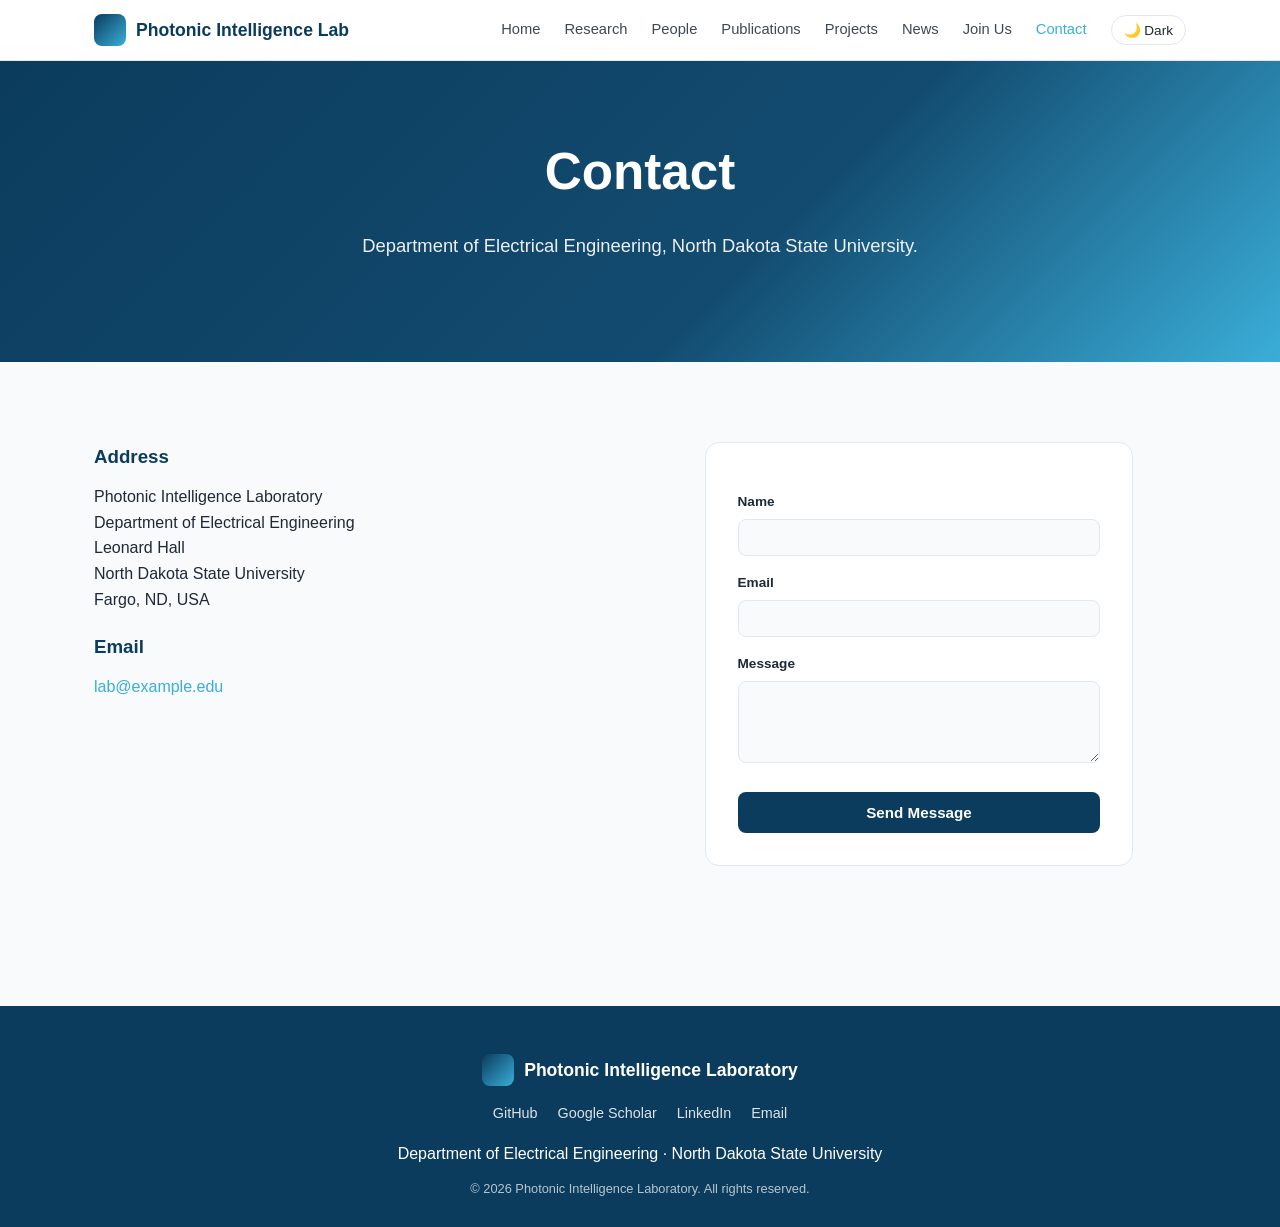
==== contact.html @ 54615370 "Add files via upload" ====
<!DOCTYPE html>
<html lang="en">
<head>
<meta charset="UTF-8">
<meta name="viewport" content="width=device-width, initial-scale=1.0">
<title>Contact | Photonic Intelligence Laboratory</title>
<meta name="description" content="Contact the Photonic Intelligence Laboratory.">
<link rel="stylesheet" href="css/style.css">
</head>
<body>
<header class="navbar">
  <div class="nav-inner">
    <a href="index.html" class="brand">
      <span class="brand-mark"></span> Photonic Intelligence Lab
    </a>
    <nav class="nav-links">
      <a href="index.html" data-page="index">Home</a>
      <a href="research.html" data-page="research">Research</a>
      <a href="people.html" data-page="people">People</a>
      <a href="publications.html" data-page="publications">Publications</a>
      <a href="projects.html" data-page="projects">Projects</a>
      <a href="news.html" data-page="news">News</a>
      <a href="join.html" data-page="join">Join Us</a>
      <a href="contact.html" data-page="contact">Contact</a>
      <button class="theme-toggle">🌙 Dark</button>
    </nav>
    <button class="nav-toggle">☰</button>
  </div>
</header>


<section class="hero" style="padding:70px 24px;">
  <div class="container"><h1>Contact</h1><p>Department of Electrical Engineering, North Dakota State University.</p></div>
</section>

<section class="section">
  <div class="container">
    <div class="grid" style="grid-template-columns: 1fr 1fr; align-items:start;">
      <div>
        <h3 style="color:var(--primary);margin-bottom:12px;">Address</h3>
        <p>Photonic Intelligence Laboratory<br>
        Department of Electrical Engineering<br>
        Leonard Hall<br>
        North Dakota State University<br>
        Fargo, ND, USA</p>
        <h3 style="color:var(--primary);margin:20px 0 12px;">Email</h3>
        <p><a href="mailto:lab@example.edu" style="color:var(--accent);">lab@example.edu</a></p>
      </div>
      <div class="form-box">
        <form onsubmit="handleContactSubmit(event)">
          <label>Name</label>
          <input type="text" required>
          <label>Email</label>
          <input type="email" required>
          <label>Message</label>
          <textarea rows="4" required></textarea>
          <button type="submit" class="btn btn-primary" style="background:var(--primary);color:#fff;border:none;cursor:pointer;">Send Message</button>
        </form>
      </div>
    </div>
  </div>
</section>

<footer>
  <div class="brand" style="justify-content:center;color:#fff;">
    <span class="brand-mark"></span> Photonic Intelligence Laboratory
  </div>
  <div class="footer-links">
    <a href="https://github.com/" target="_blank">GitHub</a>
    <a href="https://scholar.google.com/" target="_blank">Google Scholar</a>
    <a href="https://linkedin.com/" target="_blank">LinkedIn</a>
    <a href="mailto:lab@example.edu">Email</a>
  </div>
  <p>Department of Electrical Engineering · North Dakota State University</p>
  <p class="copyright">© 2026 Photonic Intelligence Laboratory. All rights reserved.</p>
</footer>

<script src="js/script.js"></script>
<script>
document.querySelector('[data-page="contact"]').classList.add('active');
</script>
</body>
</html>
---- css/style.css ----
:root {
  --primary: #0B3C5D;
  --accent: #3AAED8;
  --bg: #F8FAFC;
  --text: #1F2937;
  --card-bg: #FFFFFF;
  --border: #E2E8F0;
}

[data-theme="dark"] {
  --primary: #3AAED8;
  --accent: #0B3C5D;
  --bg: #0F172A;
  --text: #E2E8F0;
  --card-bg: #1E293B;
  --border: #334155;
}

* { margin: 0; padding: 0; box-sizing: border-box; }

body {
  font-family: 'Inter', 'Source Sans Pro', -apple-system, BlinkMacSystemFont, sans-serif;
  background: var(--bg);
  color: var(--text);
  line-height: 1.6;
  transition: background 0.3s, color 0.3s;
}

a { text-decoration: none; color: inherit; }
img { max-width: 100%; display: block; }
ul { list-style: none; }

.container {
  max-width: 1140px;
  margin: 0 auto;
  padding: 0 24px;
}

/* ---------- NAVBAR ---------- */
.navbar {
  position: sticky;
  top: 0;
  z-index: 1000;
  background: var(--card-bg);
  border-bottom: 1px solid var(--border);
}

.nav-inner {
  max-width: 1140px;
  margin: 0 auto;
  padding: 14px 24px;
  display: flex;
  align-items: center;
  justify-content: space-between;
}

.brand {
  font-weight: 700;
  font-size: 1.1rem;
  color: var(--primary);
  display: flex;
  align-items: center;
  gap: 10px;
}

.brand-mark {
  width: 32px;
  height: 32px;
  border-radius: 8px;
  background: linear-gradient(135deg, var(--primary), var(--accent));
}

.nav-links {
  display: flex;
  gap: 24px;
  align-items: center;
}

.nav-links a {
  font-size: 0.92rem;
  font-weight: 500;
  color: var(--text);
  opacity: 0.85;
  transition: opacity 0.2s;
}

.nav-links a:hover, .nav-links a.active { opacity: 1; color: var(--accent); }

.theme-toggle {
  background: none;
  border: 1px solid var(--border);
  border-radius: 20px;
  padding: 6px 12px;
  cursor: pointer;
  color: var(--text);
  font-size: 0.85rem;
}

.nav-toggle {
  display: none;
  background: none;
  border: none;
  font-size: 1.5rem;
  color: var(--text);
  cursor: pointer;
}

@media (max-width: 860px) {
  .nav-links {
    position: absolute;
    top: 64px;
    left: 0;
    right: 0;
    background: var(--card-bg);
    flex-direction: column;
    padding: 16px 24px;
    border-bottom: 1px solid var(--border);
    display: none;
  }
  .nav-links.open { display: flex; }
  .nav-toggle { display: block; }
}

/* ---------- HERO ---------- */
.hero {
  background: linear-gradient(135deg, var(--primary), #134B70 60%, var(--accent));
  color: #fff;
  padding: 100px 24px 90px;
  text-align: center;
}

.hero h1 {
  font-size: clamp(2rem, 5vw, 3.2rem);
  font-weight: 800;
  margin-bottom: 18px;
}

.hero p {
  font-size: 1.15rem;
  max-width: 700px;
  margin: 0 auto 32px;
  opacity: 0.92;
}

.btn-row { display: flex; gap: 16px; justify-content: center; flex-wrap: wrap; }

.btn {
  display: inline-block;
  padding: 12px 26px;
  border-radius: 8px;
  font-weight: 600;
  font-size: 0.95rem;
  transition: transform 0.2s, box-shadow 0.2s;
}

.btn-primary { background: #fff; color: var(--primary); }
.btn-outline { border: 1.5px solid rgba(255,255,255,0.7); color: #fff; }
.btn:hover { transform: translateY(-2px); box-shadow: 0 8px 20px rgba(0,0,0,0.15); }

/* ---------- SECTIONS ---------- */
.section { padding: 80px 0; }
.section-alt { background: var(--card-bg); }

.section-title {
  font-size: 2rem;
  font-weight: 800;
  color: var(--primary);
  margin-bottom: 12px;
  text-align: center;
}

.section-sub {
  text-align: center;
  max-width: 640px;
  margin: 0 auto 48px;
  opacity: 0.8;
}

/* ---------- GRID / CARDS ---------- */
.grid {
  display: grid;
  gap: 24px;
  grid-template-columns: repeat(auto-fit, minmax(260px, 1fr));
}

.card {
  background: var(--card-bg);
  border: 1px solid var(--border);
  border-radius: 14px;
  padding: 28px;
  transition: transform 0.2s, box-shadow 0.2s;
}

.card:hover { transform: translateY(-4px); box-shadow: 0 12px 28px rgba(0,0,0,0.08); }

.card .icon {
  width: 46px;
  height: 46px;
  border-radius: 10px;
  background: linear-gradient(135deg, var(--primary), var(--accent));
  margin-bottom: 16px;
}

.card h3 { font-size: 1.15rem; margin-bottom: 8px; color: var(--primary); }
.card p { font-size: 0.92rem; opacity: 0.85; }

.tag {
  display: inline-block;
  background: rgba(58, 174, 216, 0.15);
  color: var(--accent);
  font-size: 0.75rem;
  font-weight: 600;
  padding: 4px 10px;
  border-radius: 20px;
  margin: 2px 4px 2px 0;
}

/* ---------- NEWS / LIST ---------- */
.list-item {
  border-left: 3px solid var(--accent);
  padding: 6px 0 6px 18px;
  margin-bottom: 18px;
}

.list-item .date { font-size: 0.8rem; font-weight: 700; color: var(--accent); }

/* ---------- PEOPLE ---------- */
.person {
  background: var(--card-bg);
  border: 1px solid var(--border);
  border-radius: 14px;
  padding: 28px;
  text-align: center;
}

.avatar {
  width: 96px;
  height: 96px;
  border-radius: 50%;
  margin: 0 auto 16px;
  background: linear-gradient(135deg, var(--primary), var(--accent));
}

.person h3 { color: var(--primary); margin-bottom: 4px; }
.person .role { font-size: 0.85rem; opacity: 0.7; margin-bottom: 12px; }

/* ---------- PUBLICATIONS ---------- */
.pub-item {
  background: var(--card-bg);
  border: 1px solid var(--border);
  border-radius: 12px;
  padding: 20px 24px;
  margin-bottom: 16px;
}

.pub-item h4 { color: var(--primary); margin-bottom: 6px; }
.pub-item .venue { font-style: italic; opacity: 0.8; font-size: 0.9rem; }
.pub-links { margin-top: 10px; display: flex; gap: 14px; }
.pub-links a { color: var(--accent); font-weight: 600; font-size: 0.85rem; }

/* ---------- FORM ---------- */
.form-box {
  max-width: 560px;
  margin: 0 auto;
  background: var(--card-bg);
  border: 1px solid var(--border);
  border-radius: 14px;
  padding: 32px;
}

.form-box label { display: block; font-size: 0.85rem; font-weight: 600; margin-bottom: 6px; margin-top: 16px; }

.form-box input, .form-box textarea {
  width: 100%;
  padding: 10px 12px;
  border-radius: 8px;
  border: 1px solid var(--border);
  background: var(--bg);
  color: var(--text);
  font-family: inherit;
}

.form-box button { margin-top: 22px; width: 100%; }

/* ---------- FOOTER ---------- */
footer {
  background: var(--primary);
  color: #fff;
  padding: 48px 24px 28px;
  text-align: center;
  margin-top: 60px;
}

footer .footer-links {
  display: flex;
  justify-content: center;
  gap: 20px;
  margin: 16px 0;
  flex-wrap: wrap;
}

footer .footer-links a { opacity: 0.85; font-size: 0.9rem; }
footer .footer-links a:hover { opacity: 1; }
footer .copyright { font-size: 0.8rem; opacity: 0.7; margin-top: 12px; }

/* ---------- GALLERY ---------- */
.gallery-grid {
  display: grid;
  gap: 16px;
  grid-template-columns: repeat(auto-fit, minmax(220px, 1fr));
}

.gallery-item {
  aspect-ratio: 4/3;
  border-radius: 12px;
  background: linear-gradient(135deg, var(--primary), var(--accent));
  display: flex;
  align-items: center;
  justify-content: center;
  color: #fff;
  font-size: 0.85rem;
  font-weight: 600;
  opacity: 0.85;
}
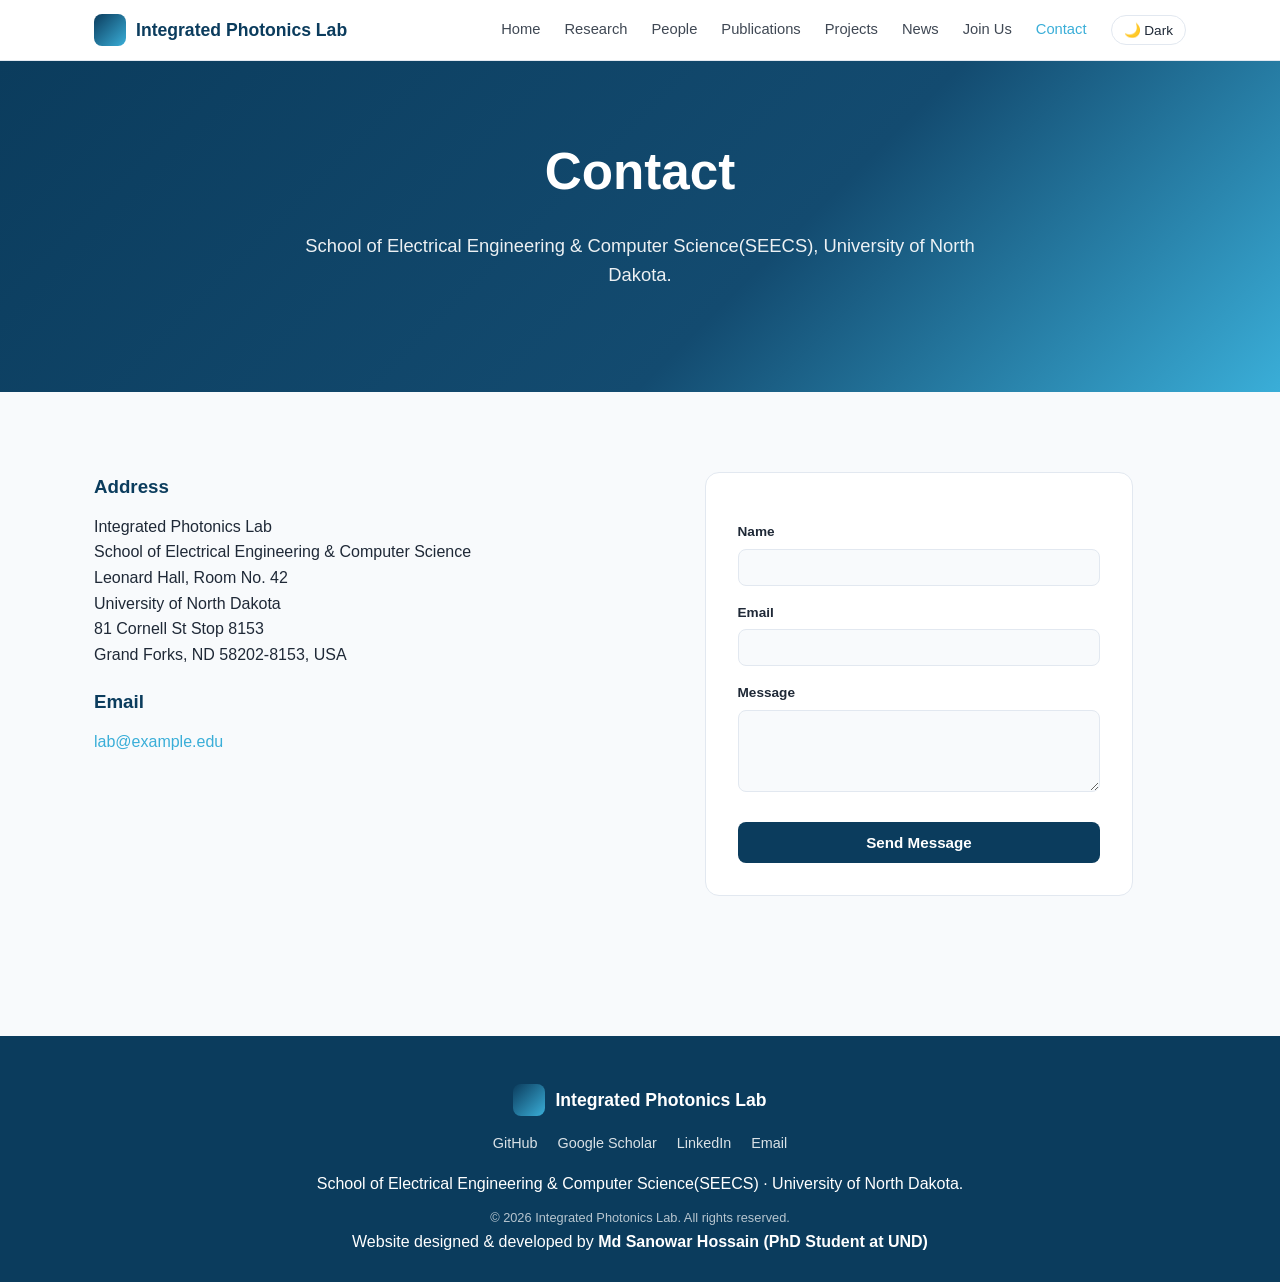
==== commit 0f18d6c3: "Update contact information and lab details" ====
--- a/contact.html
+++ b/contact.html
@@ -3,15 +3,15 @@
 <head>
 <meta charset="UTF-8">
 <meta name="viewport" content="width=device-width, initial-scale=1.0">
-<title>Contact | Photonic Intelligence Laboratory</title>
-<meta name="description" content="Contact the Photonic Intelligence Laboratory.">
+<title>Contact | Integrated Photonics Lab</title>
+<meta name="description" content="Contact the Integrated Photonics Lab.">
 <link rel="stylesheet" href="css/style.css">
 </head>
 <body>
 <header class="navbar">
   <div class="nav-inner">
     <a href="index.html" class="brand">
-      <span class="brand-mark"></span> Photonic Intelligence Lab
+      <span class="brand-mark"></span> Integrated Photonics Lab
     </a>
     <nav class="nav-links">
       <a href="index.html" data-page="index">Home</a>
@@ -30,7 +30,7 @@
 
 
 <section class="hero" style="padding:70px 24px;">
-  <div class="container"><h1>Contact</h1><p>Department of Electrical Engineering, North Dakota State University.</p></div>
+  <div class="container"><h1>Contact</h1><p>School of Electrical Engineering & Computer Science(SEECS), University of North Dakota.</p></div>
 </section>
 
 <section class="section">
@@ -38,11 +38,12 @@
     <div class="grid" style="grid-template-columns: 1fr 1fr; align-items:start;">
       <div>
         <h3 style="color:var(--primary);margin-bottom:12px;">Address</h3>
-        <p>Photonic Intelligence Laboratory<br>
-        Department of Electrical Engineering<br>
-        Leonard Hall<br>
-        North Dakota State University<br>
-        Fargo, ND, USA</p>
+        <p>Integrated Photonics Lab<br>
+        School of Electrical Engineering & Computer Science<br>
+        Leonard Hall, Room No. 42<br>
+        University of North Dakota<br>
+        81 Cornell St Stop 8153<br>
+        Grand Forks, ND 58202-8153, USA</p>
         <h3 style="color:var(--primary);margin:20px 0 12px;">Email</h3>
         <p><a href="mailto:lab@example.edu" style="color:var(--accent);">lab@example.edu</a></p>
       </div>
@@ -63,7 +64,7 @@
 
 <footer>
   <div class="brand" style="justify-content:center;color:#fff;">
-    <span class="brand-mark"></span> Photonic Intelligence Laboratory
+    <span class="brand-mark"></span> Integrated Photonics Lab
   </div>
   <div class="footer-links">
     <a href="https://github.com/" target="_blank">GitHub</a>
@@ -71,8 +72,9 @@
     <a href="https://linkedin.com/" target="_blank">LinkedIn</a>
     <a href="mailto:lab@example.edu">Email</a>
   </div>
-  <p>Department of Electrical Engineering · North Dakota State University</p>
-  <p class="copyright">© 2026 Photonic Intelligence Laboratory. All rights reserved.</p>
+  <p>School of Electrical Engineering & Computer Science(SEECS) · University of North Dakota.</p>
+  <p class="copyright">© 2026 Integrated Photonics Lab. All rights reserved.</p>
+  <p class="developer">Website designed & developed by <strong>Md Sanowar Hossain (PhD Student at UND)</strong> </p>
 </footer>
 
 <script src="js/script.js"></script>
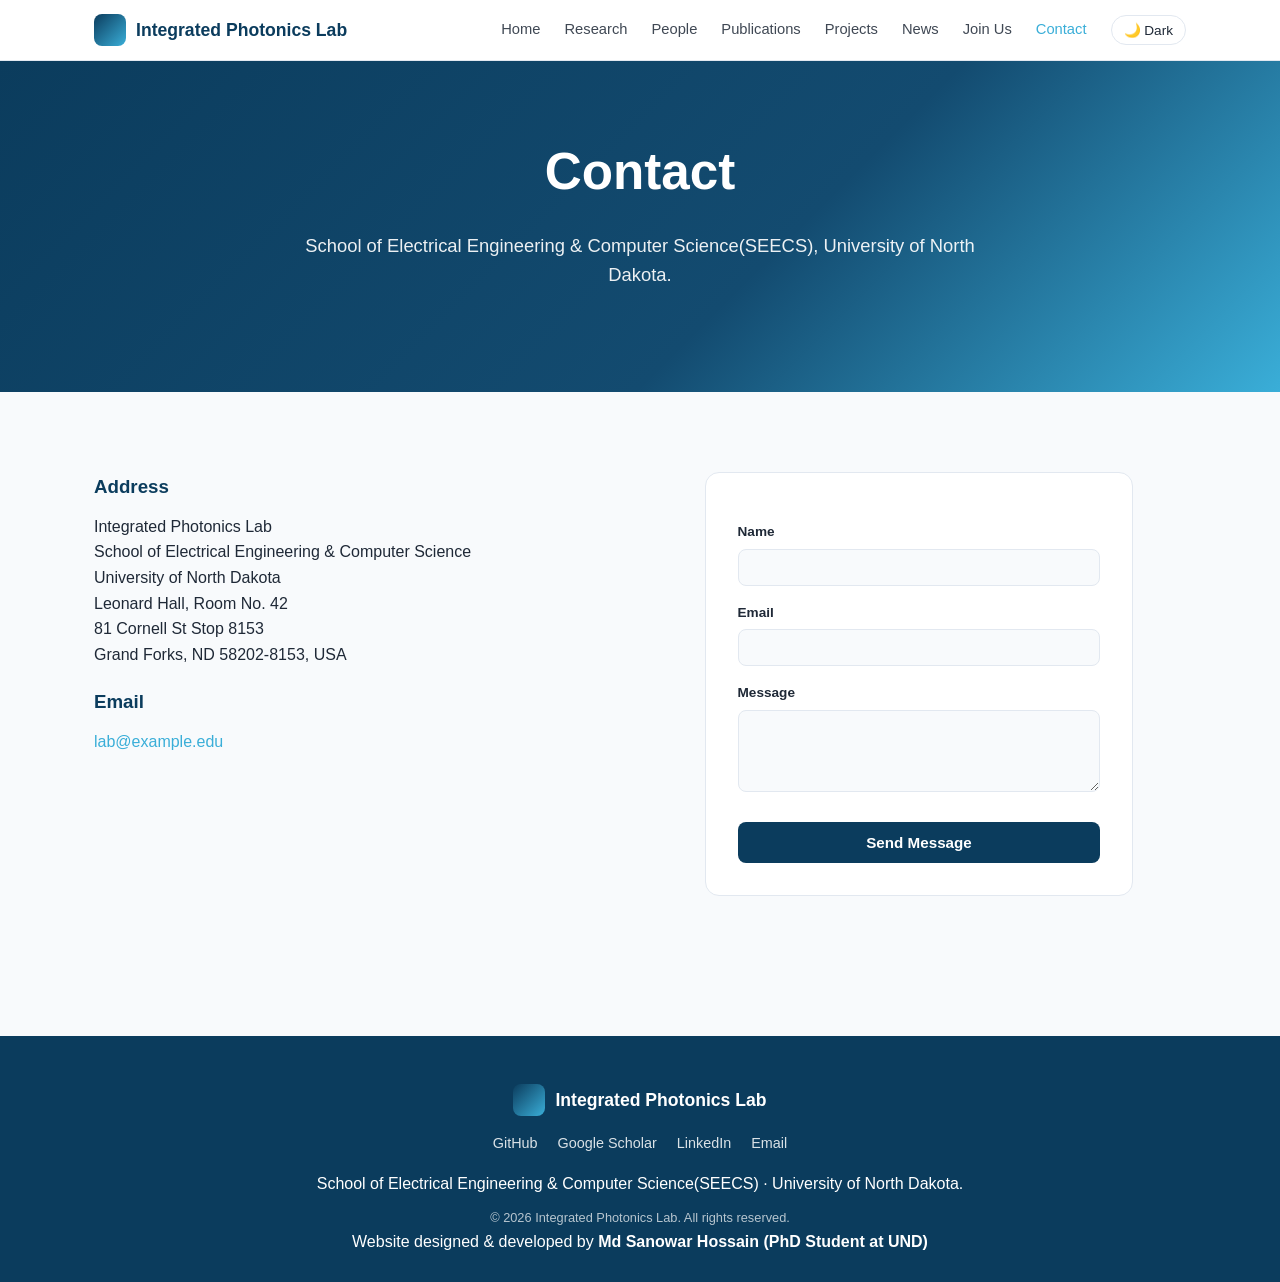
==== commit 6b476fcc: "Update address in contact.html" ====
--- a/contact.html
+++ b/contact.html
@@ -40,8 +40,8 @@
         <h3 style="color:var(--primary);margin-bottom:12px;">Address</h3>
         <p>Integrated Photonics Lab<br>
         School of Electrical Engineering & Computer Science<br>
+        University of North Dakota<br>
         Leonard Hall, Room No. 42<br>
-        University of North Dakota<br>
         81 Cornell St Stop 8153<br>
         Grand Forks, ND 58202-8153, USA</p>
         <h3 style="color:var(--primary);margin:20px 0 12px;">Email</h3>
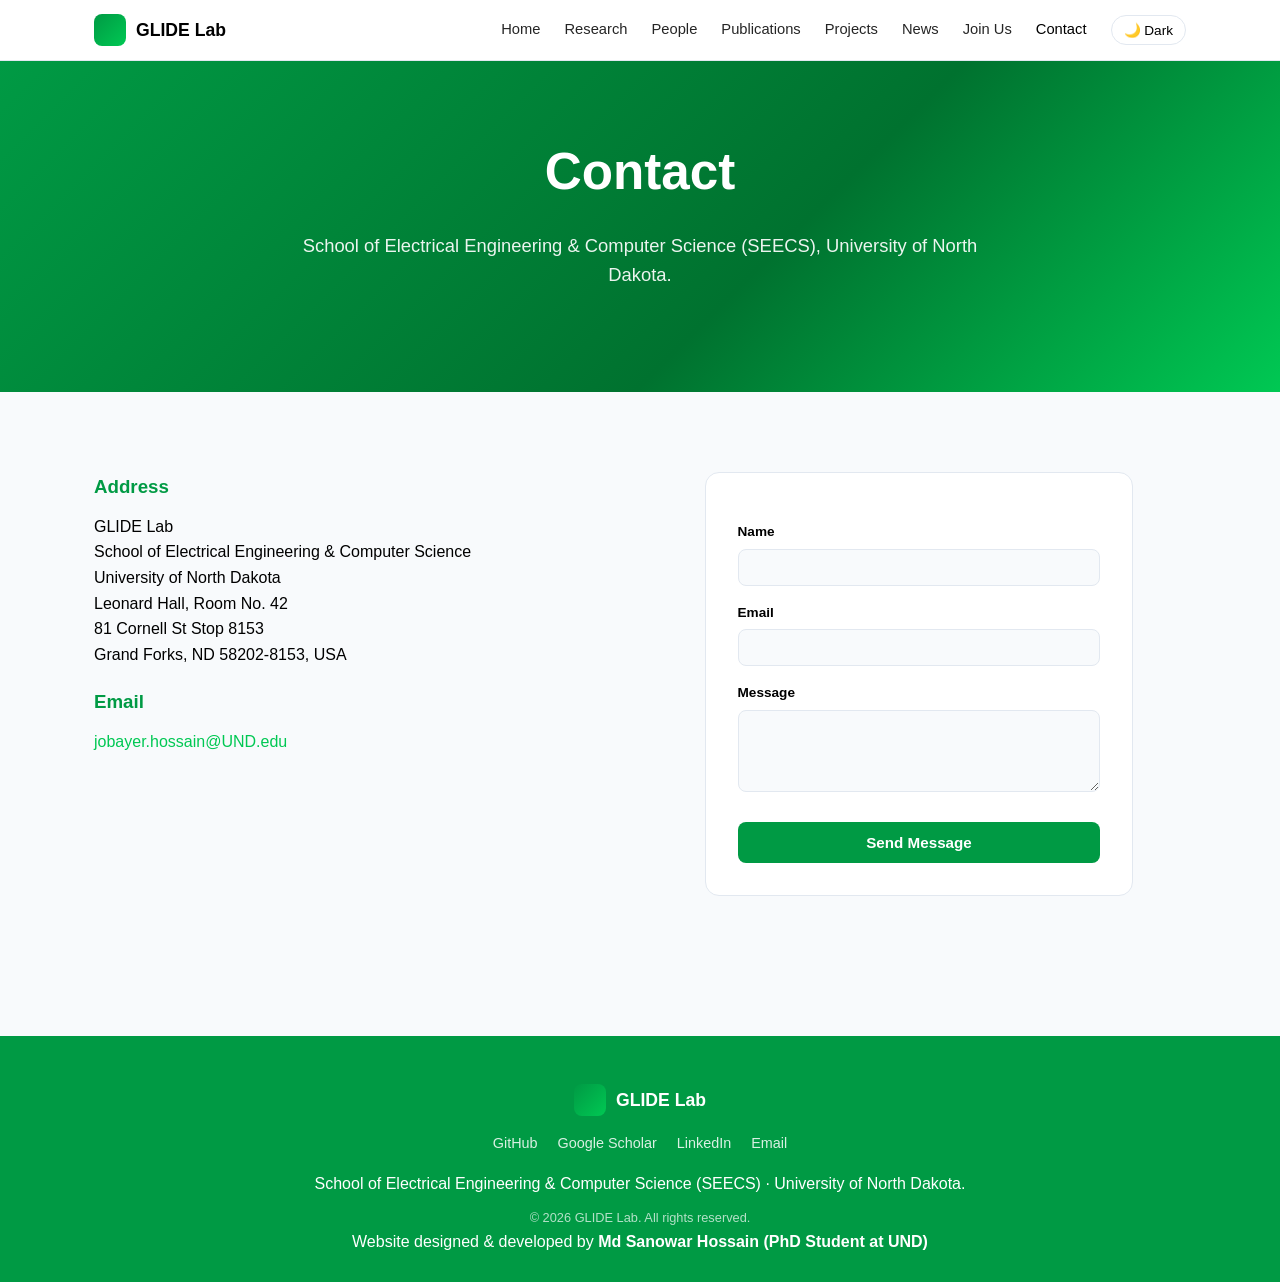
==== commit 6680b477: "Update contact page for GLIDE Lab branding" ====
--- a/contact.html
+++ b/contact.html
@@ -3,15 +3,15 @@
 <head>
 <meta charset="UTF-8">
 <meta name="viewport" content="width=device-width, initial-scale=1.0">
-<title>Contact | Integrated Photonics Lab</title>
-<meta name="description" content="Contact the Integrated Photonics Lab.">
+<title>Contact | GLIDE Lab</title>
+<meta name="description" content="Contact GLIDE Lab.">
 <link rel="stylesheet" href="css/style.css">
 </head>
 <body>
 <header class="navbar">
   <div class="nav-inner">
     <a href="index.html" class="brand">
-      <span class="brand-mark"></span> Integrated Photonics Lab
+      <span class="brand-mark"></span> GLIDE Lab
     </a>
     <nav class="nav-links">
       <a href="index.html" data-page="index">Home</a>
@@ -27,25 +27,22 @@
     <button class="nav-toggle">☰</button>
   </div>
 </header>
-
-
 <section class="hero" style="padding:70px 24px;">
-  <div class="container"><h1>Contact</h1><p>School of Electrical Engineering & Computer Science(SEECS), University of North Dakota.</p></div>
+  <div class="container"><h1>Contact</h1><p>School of Electrical Engineering & Computer Science (SEECS), University of North Dakota.</p></div>
 </section>
-
 <section class="section">
   <div class="container">
     <div class="grid" style="grid-template-columns: 1fr 1fr; align-items:start;">
       <div>
         <h3 style="color:var(--primary);margin-bottom:12px;">Address</h3>
-        <p>Integrated Photonics Lab<br>
+        <p>GLIDE Lab<br>
         School of Electrical Engineering & Computer Science<br>
         University of North Dakota<br>
         Leonard Hall, Room No. 42<br>
         81 Cornell St Stop 8153<br>
         Grand Forks, ND 58202-8153, USA</p>
         <h3 style="color:var(--primary);margin:20px 0 12px;">Email</h3>
-        <p><a href="mailto:lab@example.edu" style="color:var(--accent);">lab@example.edu</a></p>
+        <p><a href="mailto:jobayer.hossain@UND.edu" style="color:var(--accent);">jobayer.hossain@UND.edu</a></p>
       </div>
       <div class="form-box">
         <form onsubmit="handleContactSubmit(event)">
@@ -61,22 +58,20 @@
     </div>
   </div>
 </section>
-
 <footer>
   <div class="brand" style="justify-content:center;color:#fff;">
-    <span class="brand-mark"></span> Integrated Photonics Lab
+    <span class="brand-mark"></span> GLIDE Lab
   </div>
   <div class="footer-links">
     <a href="https://github.com/" target="_blank">GitHub</a>
     <a href="https://scholar.google.com/" target="_blank">Google Scholar</a>
     <a href="https://linkedin.com/" target="_blank">LinkedIn</a>
-    <a href="mailto:lab@example.edu">Email</a>
+    <a href="mailto:jobayer.hossain@UND.edu">Email</a>
   </div>
-  <p>School of Electrical Engineering & Computer Science(SEECS) · University of North Dakota.</p>
-  <p class="copyright">© 2026 Integrated Photonics Lab. All rights reserved.</p>
-  <p class="developer">Website designed & developed by <strong>Md Sanowar Hossain (PhD Student at UND)</strong> </p>
+  <p>School of Electrical Engineering & Computer Science (SEECS) · University of North Dakota.</p>
+  <p class="copyright">© 2026 GLIDE Lab. All rights reserved.</p>
+  <p class="developer">Website designed & developed by <strong>Md Sanowar Hossain (PhD Student at UND)</strong></p>
 </footer>
-
 <script src="js/script.js"></script>
 <script>
 document.querySelector('[data-page="contact"]').classList.add('active');
--- a/css/style.css
+++ b/css/style.css
@@ -1,15 +1,15 @@
 :root {
-  --primary: #0B3C5D;
-  --accent: #3AAED8;
+  --primary: #009A44;      /* UND Kelly Green */
+  --accent: #00C853;       /* brighter green accent */
   --bg: #F8FAFC;
-  --text: #1F2937;
+  --text: #000000;         /* all body text black in light mode */
   --card-bg: #FFFFFF;
   --border: #E2E8F0;
 }
 
 [data-theme="dark"] {
-  --primary: #3AAED8;
-  --accent: #0B3C5D;
+  --primary: #00C853;
+  --accent: #009A44;
   --bg: #0F172A;
   --text: #E2E8F0;
   --card-bg: #1E293B;
@@ -123,7 +123,7 @@
 
 /* ---------- HERO ---------- */
 .hero {
-  background: linear-gradient(135deg, var(--primary), #134B70 60%, var(--accent));
+  background: linear-gradient(135deg, var(--primary), #00722F 60%, var(--accent));
   color: #fff;
   padding: 100px 24px 90px;
   text-align: center;
@@ -206,7 +206,7 @@
 
 .tag {
   display: inline-block;
-  background: rgba(58, 174, 216, 0.15);
+  background: rgba(0, 154, 68, 0.15);
   color: var(--accent);
   font-size: 0.75rem;
   font-weight: 600;
@@ -322,3 +322,18 @@
   font-weight: 600;
   opacity: 0.85;
 }
+
+/* ---------- LIGHT MODE — force all colored text to black ---------- */
+html:not([data-theme="dark"]) .brand,
+html:not([data-theme="dark"]) .section-title,
+html:not([data-theme="dark"]) .card h3,
+html:not([data-theme="dark"]) .person h3,
+html:not([data-theme="dark"]) .pub-item h4,
+html:not([data-theme="dark"]) .btn-primary,
+html:not([data-theme="dark"]) .nav-links a:hover,
+html:not([data-theme="dark"]) .nav-links a.active,
+html:not([data-theme="dark"]) .tag,
+html:not([data-theme="dark"]) .list-item .date,
+html:not([data-theme="dark"]) .pub-links a {
+  color: #000000;
+}
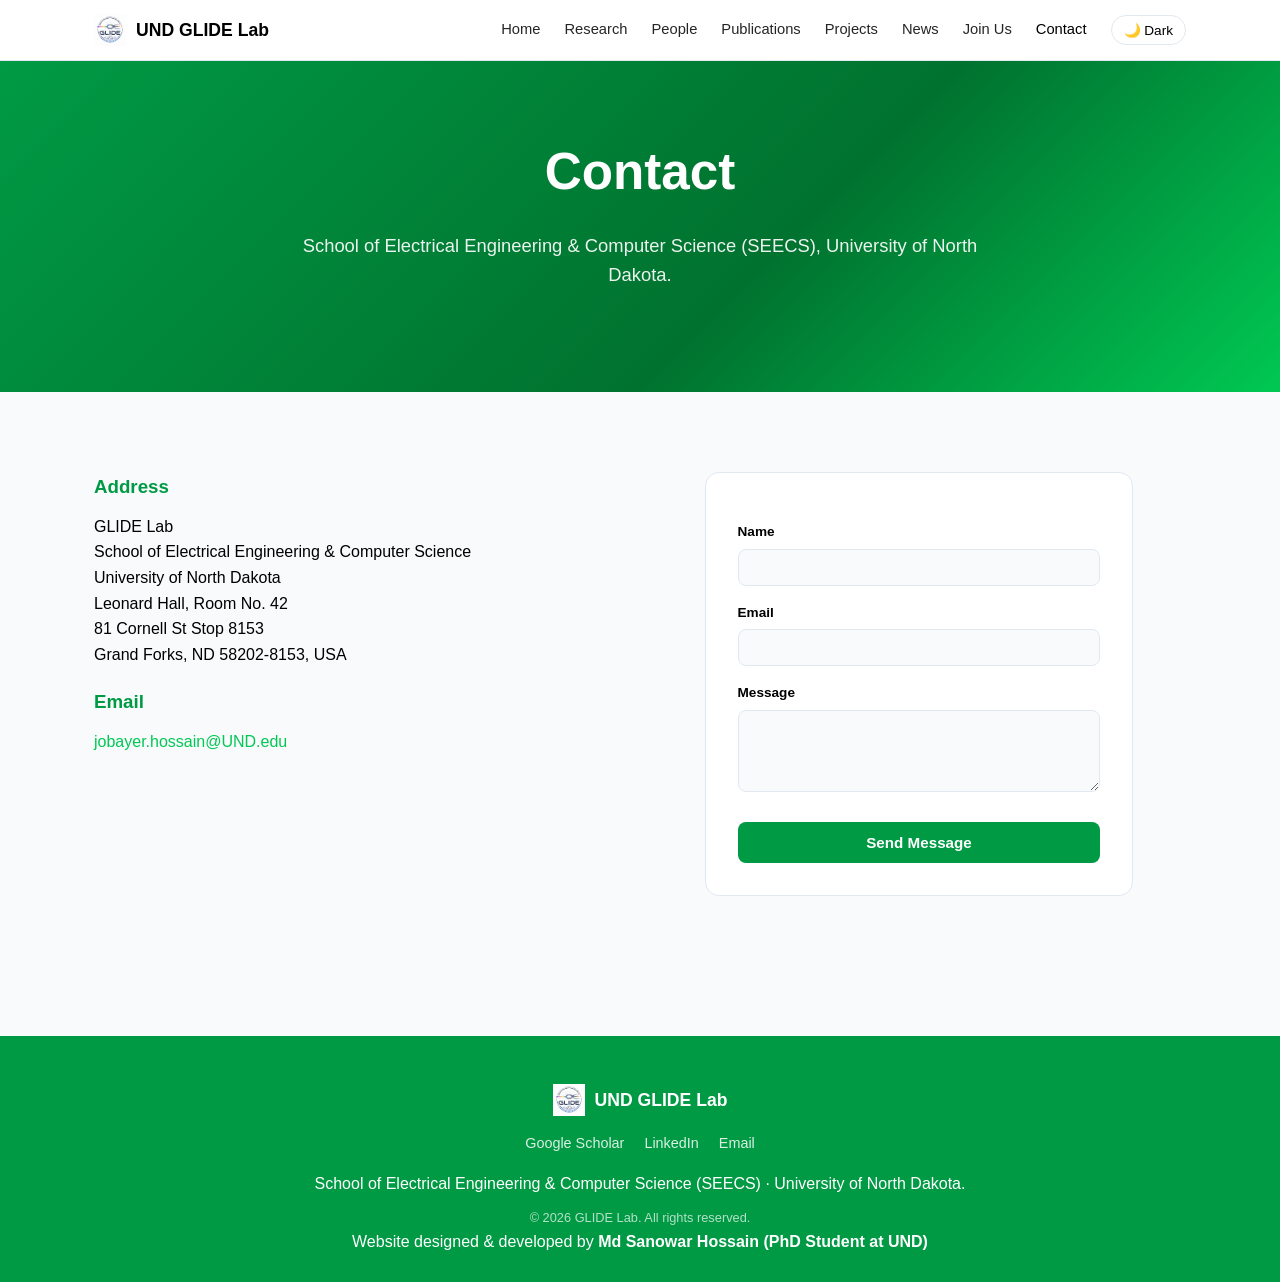
==== commit 3806459f: "Update branding from GLIDE Lab to UND GLIDE Lab" ====
--- a/contact.html
+++ b/contact.html
@@ -3,15 +3,15 @@
 <head>
 <meta charset="UTF-8">
 <meta name="viewport" content="width=device-width, initial-scale=1.0">
-<title>Contact | GLIDE Lab</title>
-<meta name="description" content="Contact GLIDE Lab.">
+<title>Contact | UND GLIDE Lab</title>
+<meta name="description" content="Contact UND GLIDE Lab.">
 <link rel="stylesheet" href="css/style.css">
 </head>
 <body>
 <header class="navbar">
   <div class="nav-inner">
     <a href="index.html" class="brand">
-      <span class="brand-mark"></span> GLIDE Lab
+      <span class="brand-mark"></span> UND GLIDE Lab
     </a>
     <nav class="nav-links">
       <a href="index.html" data-page="index">Home</a>
@@ -60,12 +60,11 @@
 </section>
 <footer>
   <div class="brand" style="justify-content:center;color:#fff;">
-    <span class="brand-mark"></span> GLIDE Lab
+    <span class="brand-mark"></span> UND GLIDE Lab
   </div>
   <div class="footer-links">
-    <a href="https://github.com/" target="_blank">GitHub</a>
-    <a href="https://scholar.google.com/" target="_blank">Google Scholar</a>
-    <a href="https://linkedin.com/" target="_blank">LinkedIn</a>
+    <a href="https://scholar.google.com/citations?user=1atj2dQAAAAJ&hl=en" target="_blank">Google Scholar</a>
+    <a href="https://www.linkedin.com/in/mdjobayer/" target="_blank">LinkedIn</a>
     <a href="mailto:jobayer.hossain@UND.edu">Email</a>
   </div>
   <p>School of Electrical Engineering & Computer Science (SEECS) · University of North Dakota.</p>
--- a/css/style.css
+++ b/css/style.css
@@ -66,8 +66,10 @@
 .brand-mark {
   width: 32px;
   height: 32px;
-  border-radius: 8px;
-  background: linear-gradient(135deg, var(--primary), var(--accent));
+  background-image: url('../glide-logo2.png');
+  background-size: contain;
+  background-repeat: no-repeat;
+  background-position: center;
 }
 
 .nav-links {
@@ -234,10 +236,10 @@
 }
 
 .avatar {
-  width: 96px;
-  height: 96px;
+  width: 260px;
+  height: 260px;
   border-radius: 50%;
-  margin: 0 auto 16px;
+  margin: 0 auto 20px;
   background: linear-gradient(135deg, var(--primary), var(--accent));
 }
 
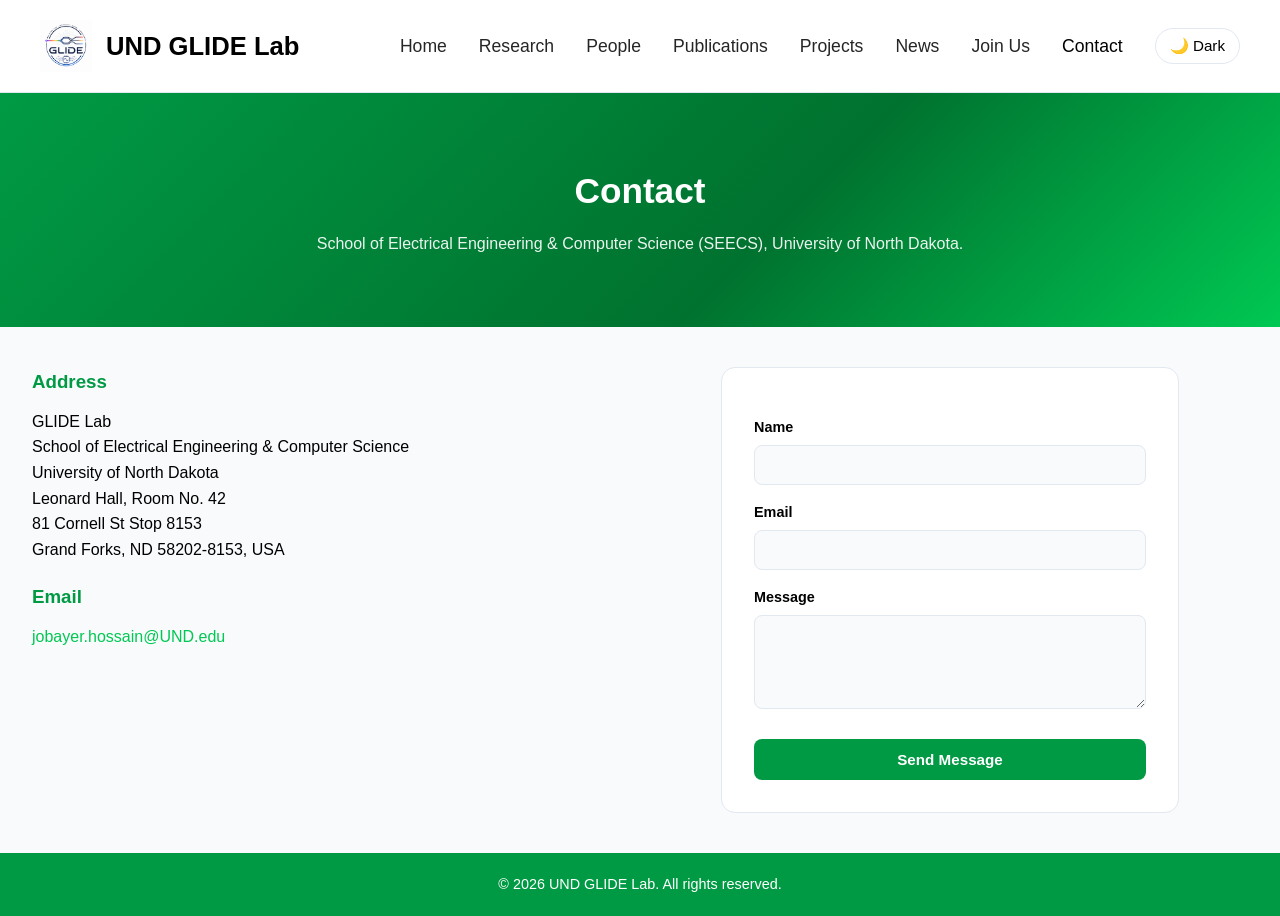
==== commit 17c3fd40: "Remove footer section from contact.html Removed footer section containing brand, links, and copyrigh" ====
--- a/contact.html
+++ b/contact.html
@@ -58,19 +58,6 @@
     </div>
   </div>
 </section>
-<footer>
-  <div class="brand" style="justify-content:center;color:#fff;">
-    <span class="brand-mark"></span> UND GLIDE Lab
-  </div>
-  <div class="footer-links">
-    <a href="https://scholar.google.com/citations?user=1atj2dQAAAAJ&hl=en" target="_blank">Google Scholar</a>
-    <a href="https://www.linkedin.com/in/mdjobayer/" target="_blank">LinkedIn</a>
-    <a href="mailto:jobayer.hossain@UND.edu">Email</a>
-  </div>
-  <p>School of Electrical Engineering & Computer Science (SEECS) · University of North Dakota.</p>
-  <p class="copyright">© 2026 GLIDE Lab. All rights reserved.</p>
-  <p class="developer">Website designed & developed by <strong>Md Sanowar Hossain (PhD Student at UND)</strong></p>
-</footer>
 <script src="js/script.js"></script>
 <script>
 document.querySelector('[data-page="contact"]').classList.add('active');
--- a/css/style.css
+++ b/css/style.css
@@ -1,8 +1,8 @@
 :root {
-  --primary: #009A44;      /* UND Kelly Green */
-  --accent: #00C853;       /* brighter green accent */
+  --primary: #009A44;
+  --accent: #00C853;
   --bg: #F8FAFC;
-  --text: #000000;         /* all body text black in light mode */
+  --text: #000000;
   --card-bg: #FFFFFF;
   --border: #E2E8F0;
 }
@@ -31,9 +31,9 @@
 ul { list-style: none; }
 
 .container {
-  max-width: 1140px;
-  margin: 0 auto;
-  padding: 0 24px;
+  max-width: 1400px;
+  margin: 0 auto;
+  padding: 0 2rem;
 }
 
 /* ---------- NAVBAR ---------- */
@@ -46,9 +46,10 @@
 }
 
 .nav-inner {
-  max-width: 1140px;
-  margin: 0 auto;
-  padding: 14px 24px;
+  max-width: 1400px;
+  margin: 0 auto;
+  padding: 20px 40px;
+  min-height: 80px;
   display: flex;
   align-items: center;
   justify-content: space-between;
@@ -56,16 +57,16 @@
 
 .brand {
   font-weight: 700;
-  font-size: 1.1rem;
+  font-size: 1.6rem;
   color: var(--primary);
   display: flex;
   align-items: center;
-  gap: 10px;
+  gap: 14px;
 }
 
 .brand-mark {
-  width: 32px;
-  height: 32px;
+  width: 52px;
+  height: 52px;
   background-image: url('../glide-logo2.png');
   background-size: contain;
   background-repeat: no-repeat;
@@ -74,12 +75,12 @@
 
 .nav-links {
   display: flex;
-  gap: 24px;
+  gap: 32px;
   align-items: center;
 }
 
 .nav-links a {
-  font-size: 0.92rem;
+  font-size: 1.1rem;
   font-weight: 500;
   color: var(--text);
   opacity: 0.85;
@@ -92,10 +93,10 @@
   background: none;
   border: 1px solid var(--border);
   border-radius: 20px;
-  padding: 6px 12px;
+  padding: 8px 14px;
   cursor: pointer;
   color: var(--text);
-  font-size: 0.85rem;
+  font-size: 0.95rem;
 }
 
 .nav-toggle {
@@ -110,7 +111,7 @@
 @media (max-width: 860px) {
   .nav-links {
     position: absolute;
-    top: 64px;
+    top: 80px;
     left: 0;
     right: 0;
     background: var(--card-bg);
@@ -127,20 +128,21 @@
 .hero {
   background: linear-gradient(135deg, var(--primary), #00722F 60%, var(--accent));
   color: #fff;
-  padding: 100px 24px 90px;
-  text-align: center;
-}
-
+  padding: 30px 24px;
+  text-align: center;
+}
 .hero h1 {
-  font-size: clamp(2rem, 5vw, 3.2rem);
+  font-size: 2.2rem;
   font-weight: 800;
-  margin-bottom: 18px;
-}
-
+  margin-bottom: 12px;
+  max-width: 900px;
+  margin-left: auto;
+  margin-right: auto;
+}
 .hero p {
-  font-size: 1.15rem;
+  font-size: 1rem;
   max-width: 700px;
-  margin: 0 auto 32px;
+  margin: 0 auto;
   opacity: 0.92;
 }
 
@@ -160,11 +162,11 @@
 .btn:hover { transform: translateY(-2px); box-shadow: 0 8px 20px rgba(0,0,0,0.15); }
 
 /* ---------- SECTIONS ---------- */
-.section { padding: 80px 0; }
+.section { padding: 40px 0; }
 .section-alt { background: var(--card-bg); }
 
 .section-title {
-  font-size: 2rem;
+  font-size: 2.4rem;
   font-weight: 800;
   color: var(--primary);
   margin-bottom: 12px;
@@ -175,6 +177,7 @@
   text-align: center;
   max-width: 640px;
   margin: 0 auto 48px;
+  font-size: 1.05rem;
   opacity: 0.8;
 }
 
@@ -203,14 +206,14 @@
   margin-bottom: 16px;
 }
 
-.card h3 { font-size: 1.15rem; margin-bottom: 8px; color: var(--primary); }
-.card p { font-size: 0.92rem; opacity: 0.85; }
+.card h3 { font-size: 1.3rem; margin-bottom: 8px; color: var(--primary); }
+.card p { font-size: 1.02rem; opacity: 0.85; }
 
 .tag {
   display: inline-block;
   background: rgba(0, 154, 68, 0.15);
   color: var(--accent);
-  font-size: 0.75rem;
+  font-size: 0.8rem;
   font-weight: 600;
   padding: 4px 10px;
   border-radius: 20px;
@@ -222,9 +225,10 @@
   border-left: 3px solid var(--accent);
   padding: 6px 0 6px 18px;
   margin-bottom: 18px;
-}
-
-.list-item .date { font-size: 0.8rem; font-weight: 700; color: var(--accent); }
+  font-size: 1.05rem;
+}
+
+.list-item .date { font-size: 0.95rem; font-weight: 700; color: var(--accent); }
 
 /* ---------- PEOPLE ---------- */
 .person {
@@ -243,8 +247,8 @@
   background: linear-gradient(135deg, var(--primary), var(--accent));
 }
 
-.person h3 { color: var(--primary); margin-bottom: 4px; }
-.person .role { font-size: 0.85rem; opacity: 0.7; margin-bottom: 12px; }
+.person h3 { color: var(--primary); margin-bottom: 4px; font-size: 1.2rem; }
+.person .role { font-size: 0.95rem; opacity: 0.7; margin-bottom: 12px; }
 
 /* ---------- PUBLICATIONS ---------- */
 .pub-item {
@@ -255,10 +259,10 @@
   margin-bottom: 16px;
 }
 
-.pub-item h4 { color: var(--primary); margin-bottom: 6px; }
-.pub-item .venue { font-style: italic; opacity: 0.8; font-size: 0.9rem; }
+.pub-item h4 { color: var(--primary); margin-bottom: 6px; font-size: 1.1rem; }
+.pub-item .venue { font-style: italic; opacity: 0.8; font-size: 0.95rem; }
 .pub-links { margin-top: 10px; display: flex; gap: 14px; }
-.pub-links a { color: var(--accent); font-weight: 600; font-size: 0.85rem; }
+.pub-links a { color: var(--accent); font-weight: 600; font-size: 0.9rem; }
 
 /* ---------- FORM ---------- */
 .form-box {
@@ -270,7 +274,7 @@
   padding: 32px;
 }
 
-.form-box label { display: block; font-size: 0.85rem; font-weight: 600; margin-bottom: 6px; margin-top: 16px; }
+.form-box label { display: block; font-size: 0.9rem; font-weight: 600; margin-bottom: 6px; margin-top: 16px; }
 
 .form-box input, .form-box textarea {
   width: 100%;
@@ -280,30 +284,70 @@
   background: var(--bg);
   color: var(--text);
   font-family: inherit;
+  font-size: 1rem;
 }
 
 .form-box button { margin-top: 22px; width: 100%; }
+
+/* ---------- CONTACT (index page) ---------- */
+.contact-grid {
+  display: grid;
+  grid-template-columns: 1fr 1fr;
+  gap: 32px;
+  max-width: 900px;
+  margin: 0 auto;
+}
+
+.contact-card {
+  background: var(--card-bg);
+  border: 1px solid var(--border);
+  border-radius: 12px;
+  padding: 20px 24px;
+  text-align: center;
+}
+
+.contact-card h4 {
+  color: var(--primary);
+  font-size: 1.15rem;
+  margin: 0 0 12px;
+  padding-bottom: 8px;
+  border-bottom: 2px solid var(--primary);
+  display: inline-block;
+}
+
+.contact-card p {
+  margin: 0;
+  line-height: 1.7;
+  font-size: 0.98rem;
+}
+
+.contact-card a {
+  color: var(--primary);
+  text-decoration: none;
+  font-weight: 500;
+}
+
+.contact-card a:hover { text-decoration: underline; }
+
+@media (max-width: 700px) {
+  .contact-grid { grid-template-columns: 1fr; }
+}
 
 /* ---------- FOOTER ---------- */
 footer {
   background: var(--primary);
   color: #fff;
-  padding: 48px 24px 28px;
-  text-align: center;
-  margin-top: 60px;
-}
-
-footer .footer-links {
-  display: flex;
-  justify-content: center;
-  gap: 20px;
-  margin: 16px 0;
-  flex-wrap: wrap;
-}
-
-footer .footer-links a { opacity: 0.85; font-size: 0.9rem; }
-footer .footer-links a:hover { opacity: 1; }
-footer .copyright { font-size: 0.8rem; opacity: 0.7; margin-top: 12px; }
+  padding: 20px 24px;
+  text-align: center;
+  margin-top: 0;
+}
+
+footer .copyright {
+  font-size: 0.9rem;
+  margin: 0;
+  color: #fff !important;
+  opacity: 1;
+}
 
 /* ---------- GALLERY ---------- */
 .gallery-grid {
@@ -320,7 +364,7 @@
   align-items: center;
   justify-content: center;
   color: #fff;
-  font-size: 0.85rem;
+  font-size: 0.9rem;
   font-weight: 600;
   opacity: 0.85;
 }
@@ -331,6 +375,8 @@
 html:not([data-theme="dark"]) .card h3,
 html:not([data-theme="dark"]) .person h3,
 html:not([data-theme="dark"]) .pub-item h4,
+html:not([data-theme="dark"]) .contact-card h4,
+html:not([data-theme="dark"]) .contact-card a,
 html:not([data-theme="dark"]) .btn-primary,
 html:not([data-theme="dark"]) .nav-links a:hover,
 html:not([data-theme="dark"]) .nav-links a.active,
